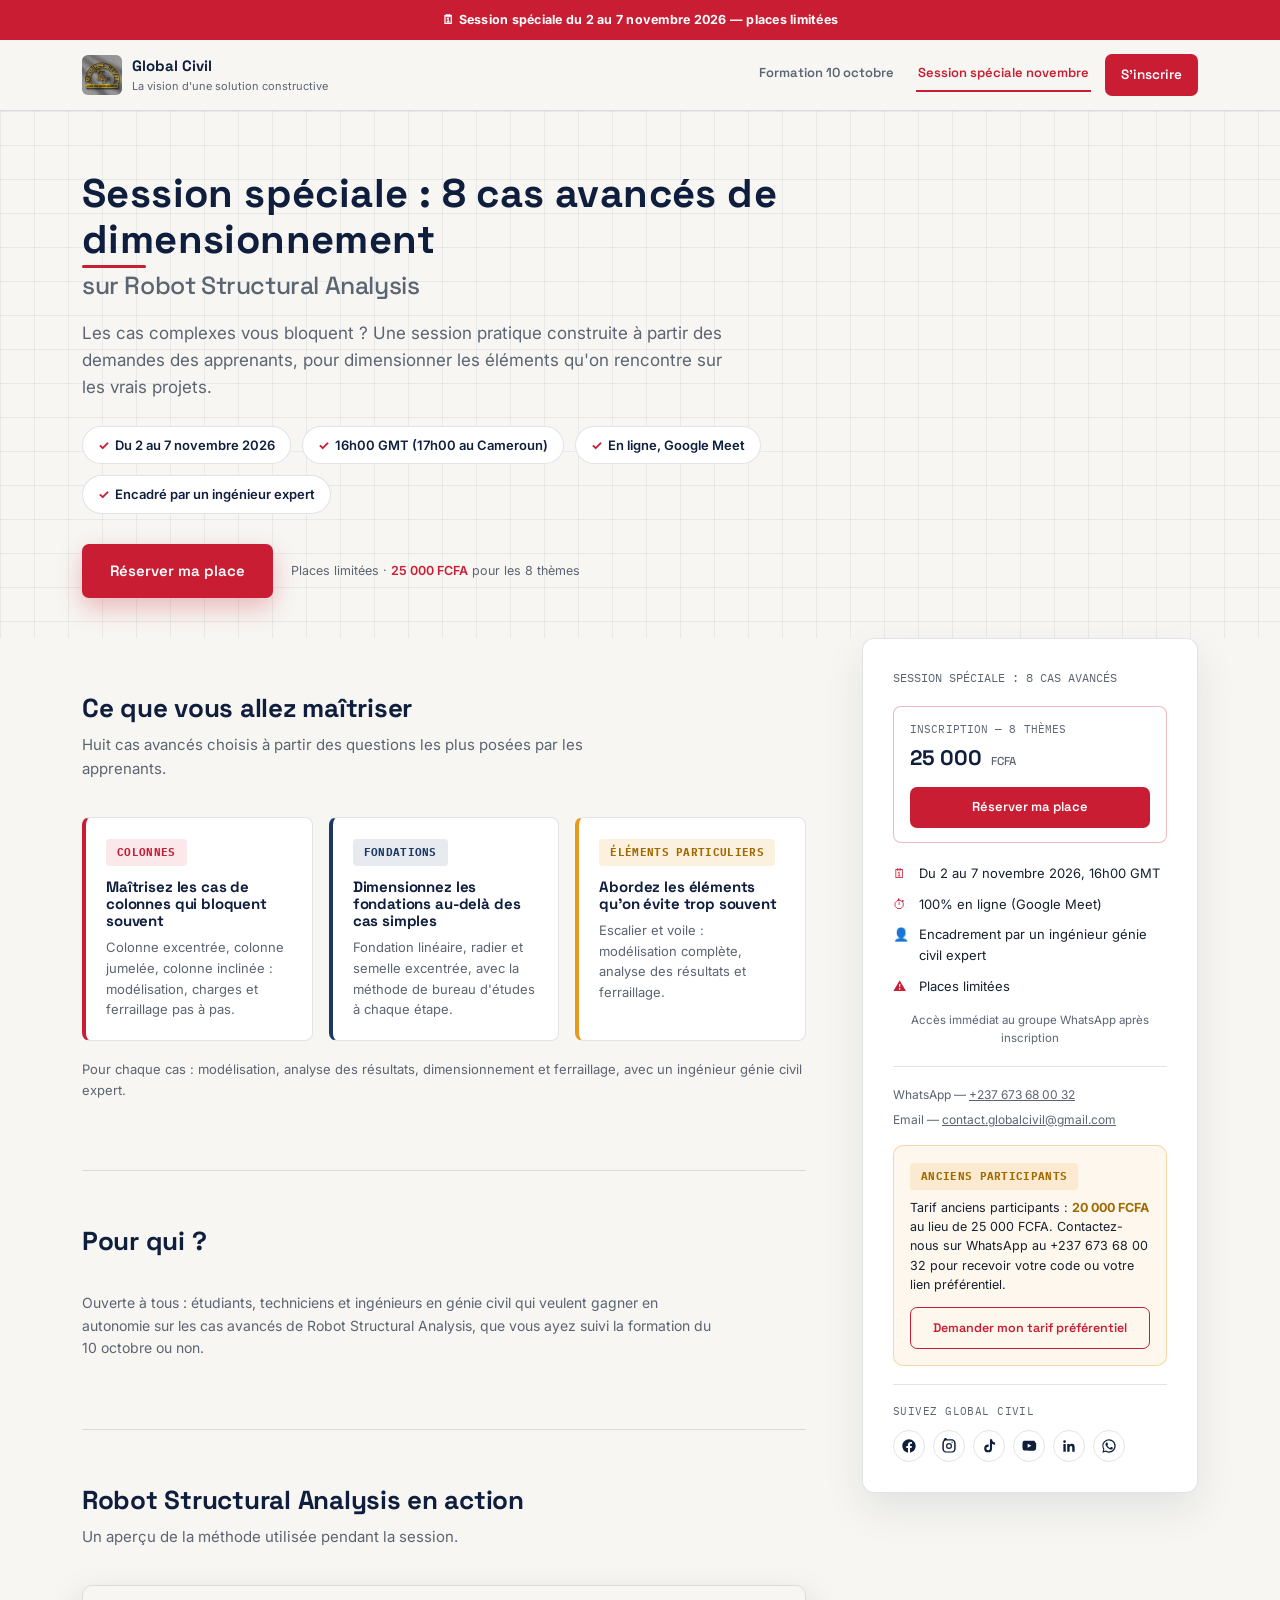
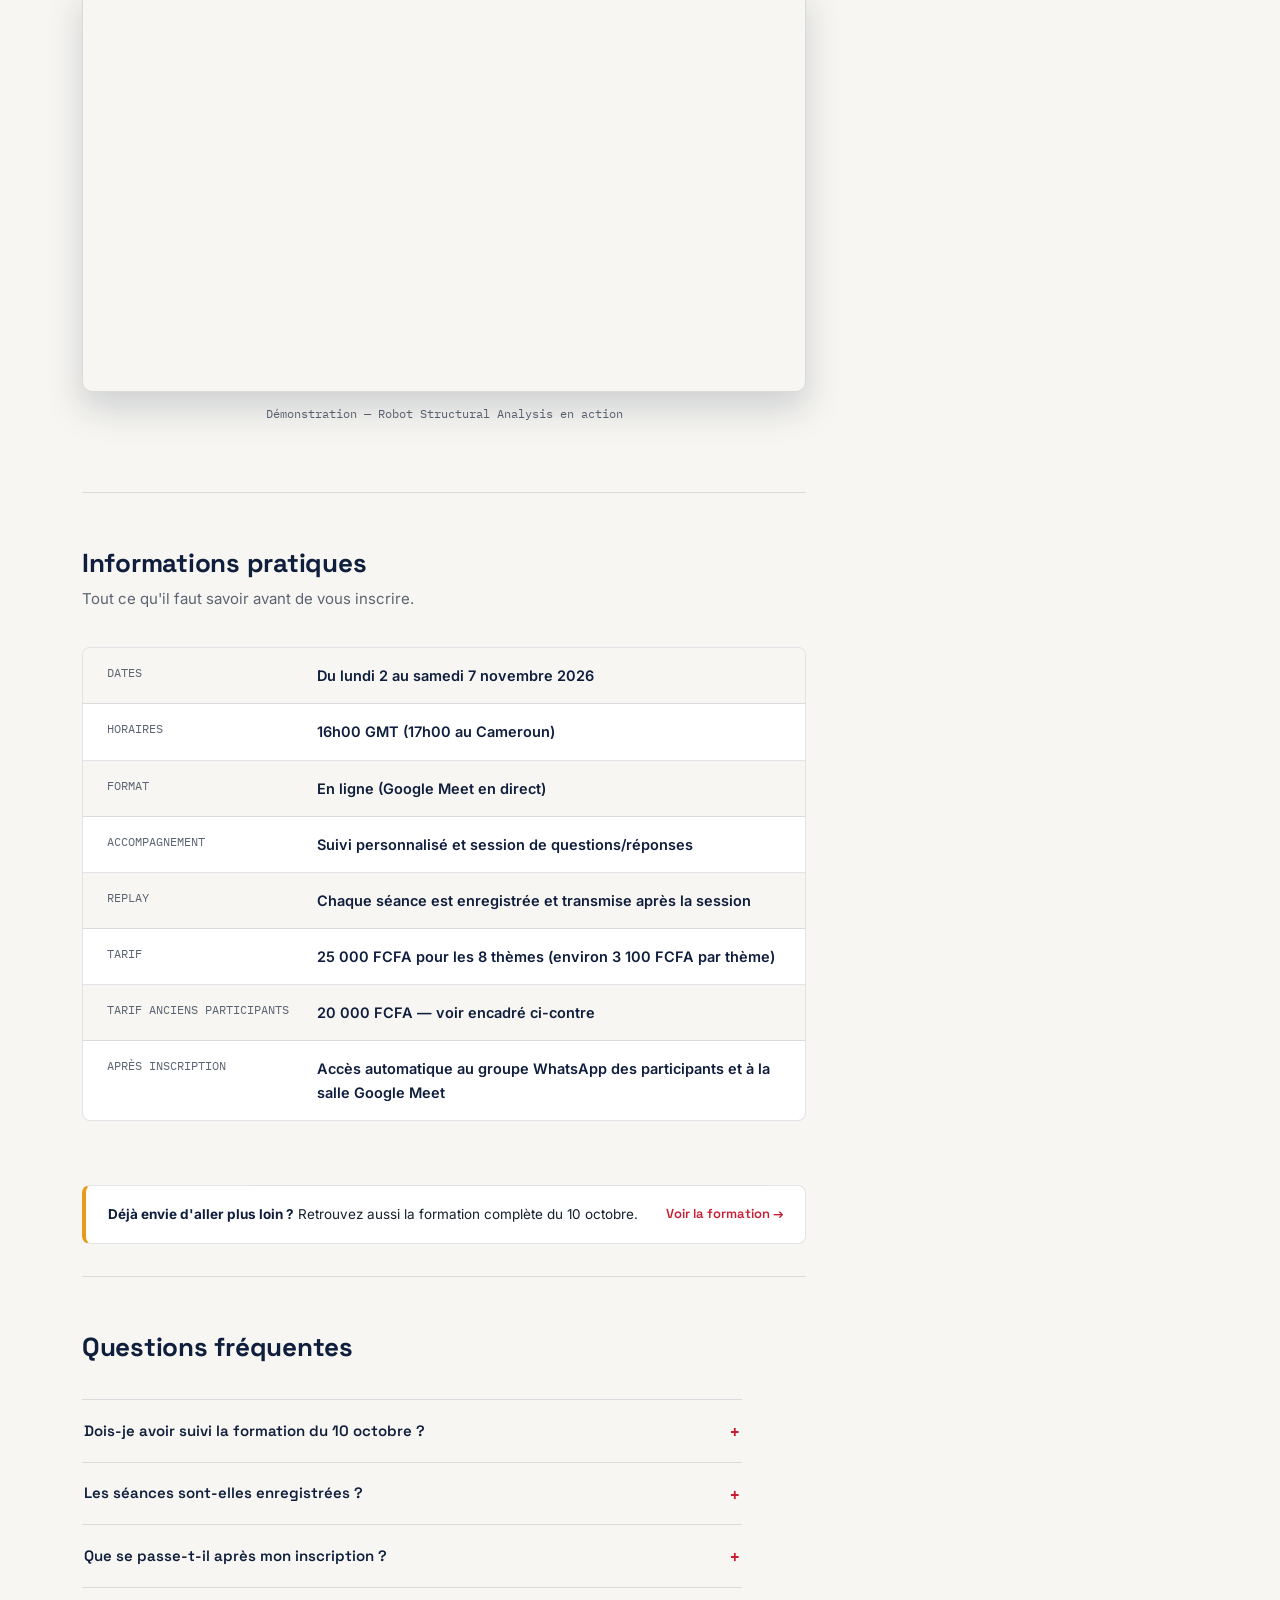
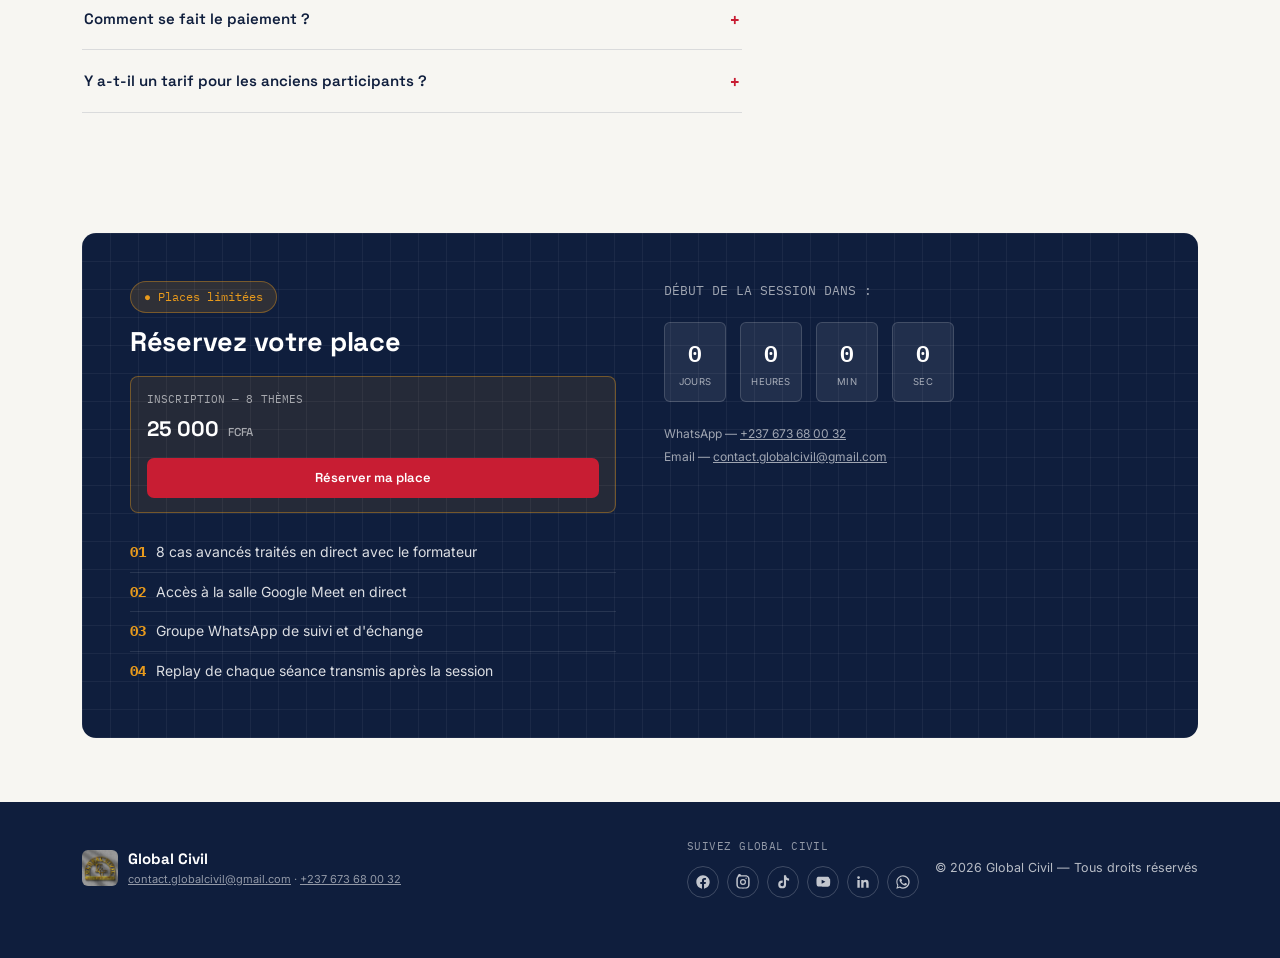
==== session-speciale.html @ 69beae6f "Add special session page + site navigation - New session-speciale.html: Session spéciale du 2 au 7 n" ====
<!DOCTYPE html>
<html lang="fr">
<head>
<meta charset="UTF-8">
<meta name="viewport" content="width=device-width, initial-scale=1.0">
<meta name="theme-color" content="#0F1E3D">

<title>Session spéciale Robot Structural Analysis : 8 cas avancés de dimensionnement | Global Civil</title>
<meta name="description" content="Du 2 au 7 novembre 2026, en ligne : colonnes excentrée, jumelée et inclinée, radier, fondation linéaire, escalier, voile et semelle excentrée. Session pratique avec un ingénieur génie civil expert. 25 000 FCFA.">
<meta name="robots" content="index, follow">
<link rel="canonical" href="https://globalcivil.com/session-speciale-novembre">
<!-- SEO: remplacez l'URL canonique ci-dessus par l'adresse réelle une fois la page mise en ligne -->

<!-- Open Graph / réseaux sociaux -->
<meta property="og:type" content="website">
<meta property="og:title" content="Session spéciale Robot Structural Analysis : 8 cas avancés de dimensionnement | Global Civil">
<meta property="og:description" content="Du 2 au 7 novembre 2026, en ligne : colonnes excentrée, jumelée et inclinée, radier, fondation linéaire, escalier, voile et semelle excentrée. Session pratique avec un ingénieur génie civil expert. 25 000 FCFA.">
<meta property="og:locale" content="fr_FR">
<!-- SEO: ajoutez ici og:image et og:url avec des liens absolus (https://...) une fois la page hébergée : les aperçus de partage n'acceptent pas les images encodées en base64 -->
<meta name="twitter:card" content="summary_large_image">

<link rel="icon" type="image/jpeg" href="public/logo-global-civil.jpg">

<script type="application/ld+json">
{
  "@context": "https://schema.org",
  "@type": "Course",
  "name": "Session spéciale : 8 cas avancés de dimensionnement",
  "description": "Session pratique en ligne sur Robot Structural Analysis : colonne excentrée, colonne jumelée, colonne inclinée, fondation linéaire, radier, semelle excentrée, escalier et voile.",
  "provider": {
    "@type": "Organization",
    "name": "Global Civil",
    "sameAs": "https://global-civil.mymaketou.shop",
    "email": "contact.globalcivil@gmail.com"
  },
  "hasCourseInstance": {
    "@type": "CourseInstance",
    "courseMode": "online",
    "startDate": "2026-11-02T16:00:00Z",
    "endDate": "2026-11-07",
    "location": {
      "@type": "VirtualLocation",
      "url": "https://globalcivilstore.com/prd_mc7c0bef/checkout"
    }
  },
  "offers": [
    {
      "@type": "Offer",
      "name": "Session spéciale — 8 thèmes",
      "price": "25000",
      "priceCurrency": "XAF",
      "url": "https://globalcivilstore.com/prd_mc7c0bef/checkout",
      "availability": "https://schema.org/LimitedAvailability"
    }
  ]
}
</script>

<link rel="preconnect" href="https://fonts.googleapis.com">
<link href="https://fonts.googleapis.com/css2?family=Space+Grotesk:wght@400;500;600;700&family=IBM+Plex+Mono:wght@500;600&family=Inter:wght@400;500;600;700&display=swap" rel="stylesheet">
<link rel="stylesheet" href="public/styles.css">
</head>
<body>

<div class="top-bar">🗓 Session spéciale du 2 au 7 novembre 2026 — places limitées</div>
<svg xmlns="http://www.w3.org/2000/svg" style="display:none">
  <symbol id="icon-facebook" viewBox="0 0 24 24"><path fill="currentColor" d="M22 12.06C22 6.5 17.52 2 12 2S2 6.5 2 12.06c0 5.02 3.66 9.18 8.44 9.94v-7.03H7.9v-2.91h2.54V9.85c0-2.51 1.49-3.9 3.77-3.9 1.09 0 2.24.2 2.24.2v2.47h-1.26c-1.24 0-1.63.78-1.63 1.57v1.88h2.78l-.44 2.91h-2.34V22c4.78-.76 8.44-4.92 8.44-9.94z"/></symbol>
  <symbol id="icon-instagram" viewBox="0 0 24 24"><path fill="currentColor" d="M12 2c2.72 0 3.06.01 4.12.06 1.06.05 1.79.22 2.43.47.66.26 1.21.6 1.76 1.15.5.5.9 1.1 1.15 1.76.25.64.42 1.37.47 2.43.05 1.06.06 1.4.06 4.12s-.01 3.06-.06 4.12c-.05 1.06-.22 1.79-.47 2.43a4.9 4.9 0 0 1-1.15 1.76 4.9 4.9 0 0 1-1.76 1.15c-.64.25-1.37.42-2.43.47-1.06.05-1.4.06-4.12.06s-3.06-.01-4.12-.06c-1.06-.05-1.79-.22-2.43-.47a4.9 4.9 0 0 1-1.76-1.15 4.9 4.9 0 0 1-1.15-1.76c-.25-.64-.42-1.37-.47-2.43C2.01 15.06 2 14.72 2 12s.01-3.06.06-4.12c.05-1.06.22-1.79.47-2.43.26-.66.6-1.21 1.15-1.76A4.9 4.9 0 0 1 5.44.53c.64-.25 1.37-.42 2.43-.47C8.94 2.01 9.28 2 12 2zm0 1.8c-2.67 0-2.99.01-4.04.06-.87.04-1.34.18-1.65.3-.42.16-.71.36-1.02.67-.31.31-.51.6-.67 1.02-.12.31-.26.78-.3 1.65C4.27 8.55 4.26 8.87 4.26 12s.01 3.45.06 4.5c.04.87.18 1.34.3 1.65.16.42.36.71.67 1.02.31.31.6.51 1.02.67.31.12.78.26 1.65.3 1.05.05 1.37.06 4.04.06s2.99-.01 4.04-.06c.87-.04 1.34-.18 1.65-.3.42-.16.71-.36 1.02-.67.31-.31.51-.6.67-1.02.12-.31.26-.78.3-1.65.05-1.05.06-1.37.06-4.5s-.01-3.45-.06-4.5c-.04-.87-.18-1.34-.3-1.65a2.7 2.7 0 0 0-.67-1.02 2.7 2.7 0 0 0-1.02-.67c-.31-.12-.78-.26-1.65-.3-1.05-.05-1.37-.06-4.04-.06zm0 3.7a4.5 4.5 0 1 1 0 9 4.5 4.5 0 0 1 0-9zm0 1.8a2.7 2.7 0 1 0 0 5.4 2.7 2.7 0 0 0 0-5.4zm4.68-1.99a1.05 1.05 0 1 1 0-2.1 1.05 1.05 0 0 1 0 2.1z"/></symbol>
  <symbol id="icon-tiktok" viewBox="0 0 24 24"><path fill="currentColor" d="M16.6 2h-3.2v13.7c0 1.5-1.2 2.7-2.7 2.7a2.7 2.7 0 0 1 0-5.4c.3 0 .58.04.85.13V9.8a5.9 5.9 0 0 0-.85-.06 5.9 5.9 0 0 0 0 11.8 5.9 5.9 0 0 0 5.9-5.9V8.7a8.1 8.1 0 0 0 4.55 1.4V6.9a4.85 4.85 0 0 1-4.55-4.9z"/></symbol>
  <symbol id="icon-youtube" viewBox="0 0 24 24"><path fill="currentColor" d="M21.58 7.2s-.21-1.5-.87-2.16c-.83-.87-1.76-.87-2.19-.92C15.44 4 12 4 12 4h-.01s-3.44 0-6.51.12c-.43.05-1.36.05-2.19.92-.66.66-.87 2.16-.87 2.16S2.2 8.94 2.2 10.68v1.63c0 1.74.22 3.48.22 3.48s.21 1.5.86 2.16c.83.87 1.92.84 2.4.93 1.75.17 7.32.22 7.32.22s3.44 0 6.52-.12c.43-.05 1.36-.05 2.19-.93.66-.66.87-2.16.87-2.16s.22-1.74.22-3.48v-1.63c0-1.74-.22-3.48-.22-3.48zM9.98 14.6V8.7l5.64 2.96-5.64 2.94z"/></symbol>
  <symbol id="icon-linkedin" viewBox="0 0 24 24"><path fill="currentColor" d="M20.45 20.45h-3.56v-5.57c0-1.33-.02-3.04-1.85-3.04-1.85 0-2.14 1.45-2.14 2.94v5.67H9.34V9h3.42v1.56h.05c.48-.9 1.64-1.85 3.38-1.85 3.6 0 4.27 2.37 4.27 5.46v6.28zM5.34 7.43a2.07 2.07 0 1 1 0-4.14 2.07 2.07 0 0 1 0 4.14zM7.12 20.45H3.56V9h3.56v11.45z"/></symbol>
  <symbol id="icon-whatsapp" viewBox="0 0 24 24"><path fill="currentColor" d="M17.5 14.4c-.28-.14-1.65-.81-1.9-.9-.26-.1-.44-.14-.63.14-.18.28-.72.9-.88 1.08-.16.18-.32.2-.6.07-.28-.14-1.17-.43-2.23-1.37-.83-.74-1.38-1.65-1.55-1.93-.16-.28-.02-.43.12-.57.13-.13.28-.32.42-.48.14-.16.18-.28.28-.46.1-.18.05-.35-.02-.49-.07-.14-.63-1.53-.87-2.09-.23-.55-.46-.48-.63-.49h-.54c-.18 0-.48.07-.73.35-.25.28-.96.94-.96 2.28s.98 2.65 1.12 2.83c.14.18 1.93 2.95 4.68 4.14.65.28 1.16.45 1.56.58.66.21 1.25.18 1.72.11.53-.08 1.65-.67 1.88-1.32.23-.64.23-1.19.16-1.31-.07-.11-.25-.18-.53-.32zM12.02 2C6.5 2 2.03 6.48 2.03 12c0 1.85.5 3.58 1.36 5.07L2 22l5.06-1.33A9.94 9.94 0 0 0 12.02 22C17.55 22 22 17.52 22 12S17.55 2 12.02 2zm0 18.1c-1.63 0-3.15-.47-4.43-1.28l-.32-.19-3 .79.8-2.93-.2-.3a8.1 8.1 0 0 1-1.24-4.29c0-4.52 3.68-8.19 8.2-8.19a8.14 8.14 0 0 1 8.18 8.19c0 4.52-3.68 8.2-8.19 8.2z"/></symbol>
</svg>

<header id="siteHeader">
  <div class="nav-inner">
    <div class="brand">
      <img src="public/logo-global-civil.jpg" alt="Logo Global Civil">
      <div class="brand-text">Global Civil<span>La vision d'une solution constructive</span></div>
    </div>
    <nav class="nav-links" aria-label="Pages">
      <a href="index.html" class="nav-link">Formation 10 octobre</a>
      <a href="session-speciale.html" class="nav-link active">Session spéciale novembre</a>
    </nav>
    <div class="nav-right">
      <button type="button" class="nav-toggle" id="navToggle" aria-expanded="false" aria-controls="navMobilePanel" aria-label="Ouvrir le menu">☰</button>
      <a href="#inscription" class="btn btn-nav">S'inscrire</a>
    </div>
  </div>
  <nav class="nav-mobile-panel" id="navMobilePanel" aria-label="Pages (mobile)">
    <a href="index.html">Formation 10 octobre</a>
    <a href="session-speciale.html" class="active">Session spéciale novembre</a>
  </nav>
</header>

<main>

<section class="hero grid-bg">
  <div class="wrap">
    <div class="hero-text">
      <h1><span class="h1-main">Session spéciale : 8 cas avancés de dimensionnement</span><span class="h1-sub">sur Robot Structural Analysis</span></h1>
      <p class="lead">Les cas complexes vous bloquent&nbsp;? Une session pratique construite à partir des demandes des apprenants, pour dimensionner les éléments qu'on rencontre sur les vrais projets.</p>
      <div class="meta-line">
        <span><b>✓</b> Du 2 au 7 novembre 2026</span>
        <span><b>✓</b> 16h00 GMT (17h00 au Cameroun)</span>
        <span><b>✓</b> En ligne, Google Meet</span>
        <span><b>✓</b> Encadré par un ingénieur expert</span>
      </div>
      <div class="hero-actions">
        <a href="https://globalcivilstore.com/prd_mc7c0bef/checkout" target="_blank" rel="noopener" class="btn">Réserver ma place</a>
        <span class="trust">Places limitées · <b>25 000 FCFA</b> pour les 8 thèmes</span>
      </div>
    </div>
  </div>
</section>

<div class="page-layout">
  <div class="main-col">

    <div class="m-section" style="border-top:none;">
      <div class="section-head">
        <h2>Ce que vous allez maîtriser</h2>
        <p>Huit cas avancés choisis à partir des questions les plus posées par les apprenants.</p>
      </div>
      <div class="value-grid">
        <div class="value-card">
          <span class="value-tag">Colonnes</span>
          <h3>Maîtrisez les cas de colonnes qui bloquent souvent</h3>
          <p>Colonne excentrée, colonne jumelée, colonne inclinée&nbsp;: modélisation, charges et ferraillage pas à pas.</p>
        </div>
        <div class="value-card v2">
          <span class="value-tag">Fondations</span>
          <h3>Dimensionnez les fondations au-delà des cas simples</h3>
          <p>Fondation linéaire, radier et semelle excentrée, avec la méthode de bureau d'études à chaque étape.</p>
        </div>
        <div class="value-card v3">
          <span class="value-tag">Éléments particuliers</span>
          <h3>Abordez les éléments qu'on évite trop souvent</h3>
          <p>Escalier et voile&nbsp;: modélisation complète, analyse des résultats et ferraillage.</p>
        </div>
      </div>
      <p class="value-note">Pour chaque cas&nbsp;: modélisation, analyse des résultats, dimensionnement et ferraillage, avec un ingénieur génie civil expert.</p>
    </div>

    <div class="m-section">
      <div class="section-head">
        <h2>Pour qui&nbsp;?</h2>
      </div>
      <p style="max-width:640px;color:var(--steel);font-size:14px;">Ouverte à tous&nbsp;: étudiants, techniciens et ingénieurs en génie civil qui veulent gagner en autonomie sur les cas avancés de Robot Structural Analysis, que vous ayez suivi la formation du 10 octobre ou non.</p>
    </div>

    <div class="m-section">
      <div class="section-head">
        <h2>Robot Structural Analysis en action</h2>
        <p>Un aperçu de la méthode utilisée pendant la session.</p>
      </div>
      <div class="video-embed">
        <iframe src="https://www.youtube-nocookie.com/embed/_bPtK1mCHOc?si=Ghao2D-8QTu6YnwT" title="Démonstration Robot Structural Analysis" loading="lazy" allow="accelerometer; autoplay; clipboard-write; encrypted-media; gyroscope; picture-in-picture; web-share" referrerpolicy="strict-origin-when-cross-origin" allowfullscreen></iframe>
      </div>
      <p class="video-caption">Démonstration — Robot Structural Analysis en action</p>
    </div>

    <div class="m-section" id="infos">
      <div class="section-head">
        <h2>Informations pratiques</h2>
        <p>Tout ce qu'il faut savoir avant de vous inscrire.</p>
      </div>
      <div class="spec-sheet">
        <div class="spec-row"><div class="k">DATES</div><div class="v">Du lundi 2 au samedi 7 novembre 2026</div></div>
        <div class="spec-row"><div class="k">HORAIRES</div><div class="v">16h00 GMT (17h00 au Cameroun)</div></div>
        <div class="spec-row"><div class="k">FORMAT</div><div class="v">En ligne (Google Meet en direct)</div></div>
        <div class="spec-row"><div class="k">ACCOMPAGNEMENT</div><div class="v">Suivi personnalisé et session de questions/réponses</div></div>
        <div class="spec-row"><div class="k">REPLAY</div><div class="v">Chaque séance est enregistrée et transmise après la session</div></div>
        <div class="spec-row"><div class="k">TARIF</div><div class="v">25 000 FCFA pour les 8 thèmes (environ 3 100 FCFA par thème)</div></div>
        <div class="spec-row"><div class="k">TARIF ANCIENS PARTICIPANTS</div><div class="v">20 000 FCFA — voir encadré ci-contre</div></div>
        <div class="spec-row"><div class="k">APRÈS INSCRIPTION</div><div class="v">Accès automatique au groupe WhatsApp des participants et à la salle Google Meet</div></div>
      </div>
    </div>

    <div class="cross-promo">
      <p><b>Déjà envie d'aller plus loin&nbsp;?</b> Retrouvez aussi la formation complète du 10 octobre.</p>
      <a href="index.html">Voir la formation →</a>
    </div>

    <div class="m-section">
      <div class="section-head">
        <h2>Questions fréquentes</h2>
      </div>
      <div class="faq-wrap" id="faq">
        <div class="faq-item">
          <div class="faq-q"><span>Dois-je avoir suivi la formation du 10 octobre&nbsp;?</span><span class="plus">+</span></div>
          <div class="faq-a">Non. La session est ouverte à tous. Une connaissance de base de Robot Structural Analysis est recommandée pour profiter pleinement des cas avancés.</div>
        </div>
        <div class="faq-item">
          <div class="faq-q"><span>Les séances sont-elles enregistrées&nbsp;?</span><span class="plus">+</span></div>
          <div class="faq-a">Oui. Chaque séance est enregistrée et le replay est transmis aux participants après la session.</div>
        </div>
        <div class="faq-item">
          <div class="faq-q"><span>Que se passe-t-il après mon inscription&nbsp;?</span><span class="plus">+</span></div>
          <div class="faq-a">Vous recevez automatiquement le lien d'accès au groupe WhatsApp des participants et à la salle Google Meet.</div>
        </div>
        <div class="faq-item">
          <div class="faq-q"><span>Comment se fait le paiement&nbsp;?</span><span class="plus">+</span></div>
          <div class="faq-a">Le paiement des 25 000 FCFA se fait en ligne via notre page de paiement sécurisée, avec confirmation immédiate.</div>
        </div>
        <div class="faq-item">
          <div class="faq-q"><span>Y a-t-il un tarif pour les anciens participants&nbsp;?</span><span class="plus">+</span></div>
          <div class="faq-a">Oui, 20 000 FCFA pour toute personne ayant déjà participé à l'une de nos sessions. Contactez-nous sur WhatsApp au +237 673 68 00 32 pour le recevoir.</div>
        </div>
      </div>
    </div>

  </div>

  <div class="side-col">
    <div class="order-card">
      <div class="oc-label">SESSION SPÉCIALE : 8 CAS AVANCÉS</div>
      <div class="price-tiers">
        <div class="price-tier total">
          <div class="pt-label">INSCRIPTION — 8 THÈMES</div>
          <div class="pt-amount">25 000 <span class="cur">FCFA</span></div>
          <a href="https://globalcivilstore.com/prd_mc7c0bef/checkout" target="_blank" rel="noopener" class="btn">Réserver ma place</a>
        </div>
      </div>
      <div class="oc-facts">
        <div class="oc-fact"><span class="ic">🗓</span><span>Du 2 au 7 novembre 2026, 16h00 GMT</span></div>
        <div class="oc-fact"><span class="ic">⏱</span><span>100% en ligne (Google Meet)</span></div>
        <div class="oc-fact"><span class="ic">👤</span><span>Encadrement par un ingénieur génie civil expert</span></div>
        <div class="oc-fact"><span class="ic">⚠</span><span>Places limitées</span></div>
      </div>
      <p class="oc-note">Accès immédiat au groupe WhatsApp après inscription</p>
      <div class="oc-contact">
        <span>WhatsApp — <a href="https://wa.me/237673680032" target="_blank" rel="noopener">+237 673 68 00 32</a></span>
        <span>Email — <a href="mailto:contact.globalcivil@gmail.com">contact.globalcivil@gmail.com</a></span>
      </div>

      <div class="alumni-box">
        <span class="value-tag tag-amber">Anciens participants</span>
        <p>Tarif anciens participants&nbsp;: <b>20 000 FCFA</b> au lieu de 25 000 FCFA. Contactez-nous sur WhatsApp au +237 673 68 00 32 pour recevoir votre code ou votre lien préférentiel.</p>
        <a class="btn btn-outline" href="https://wa.me/237673680032?text=Bonjour%2C%20j%27ai%20d%C3%A9j%C3%A0%20particip%C3%A9%20%C3%A0%20une%20session%20et%20je%20souhaite%20le%20tarif%20pr%C3%A9f%C3%A9rentiel%20pour%20la%20session%20sp%C3%A9ciale%20de%20novembre." target="_blank" rel="noopener">Demander mon tarif préférentiel</a>
      </div>

      <div style="margin-top:18px;padding-top:18px;border-top:1px solid var(--line);">
        <div class="social-label">SUIVEZ GLOBAL CIVIL</div>
        <div class="social-row">
          <a class="social-link" href="https://web.facebook.com/styve237" target="_blank" rel="noopener" aria-label="Facebook"><svg><use href="#icon-facebook"/></svg></a>
          <a class="social-link" href="https://instagram.com/globalcivil237" target="_blank" rel="noopener" aria-label="Instagram"><svg><use href="#icon-instagram"/></svg></a>
          <a class="social-link" href="https://www.tiktok.com/@civilglobal" target="_blank" rel="noopener" aria-label="TikTok"><svg><use href="#icon-tiktok"/></svg></a>
          <a class="social-link" href="https://www.youtube.com/channel/UCatvwegNAvErg5f3G7n8PNw" target="_blank" rel="noopener" aria-label="YouTube"><svg><use href="#icon-youtube"/></svg></a>
          <a class="social-link" href="https://www.linkedin.com/company/global-civil/" target="_blank" rel="noopener" aria-label="LinkedIn"><svg><use href="#icon-linkedin"/></svg></a>
          <a class="social-link" href="https://whatsapp.com/channel/0029Va90a45AjPXUIJsMi63X" target="_blank" rel="noopener" aria-label="Chaîne WhatsApp"><svg><use href="#icon-whatsapp"/></svg></a>
        </div>
      </div>
    </div>
  </div>
</div>

<section class="final-cta" id="inscription">
  <div class="wrap">
    <div class="pricing-panel">
      <div class="pricing-inner">
        <div>
          <span class="scarcity">● Places limitées</span>
          <h2>Réservez votre place</h2>
          <div class="price-tiers">
            <div class="price-tier total">
              <div class="pt-label">INSCRIPTION — 8 THÈMES</div>
              <div class="pt-amount">25 000 <span class="cur">FCFA</span></div>
              <a href="https://globalcivilstore.com/prd_mc7c0bef/checkout" target="_blank" rel="noopener" class="btn">Réserver ma place</a>
            </div>
          </div>
          <ul class="include-list">
            <li><b>01</b> 8 cas avancés traités en direct avec le formateur</li>
            <li><b>02</b> Accès à la salle Google Meet en direct</li>
            <li><b>03</b> Groupe WhatsApp de suivi et d'échange</li>
            <li><b>04</b> Replay de chaque séance transmis après la session</li>
          </ul>
        </div>
        <div>
          <div class="mono" style="font-size:13px;color:rgba(255,255,255,0.6);margin-bottom:10px;">DÉBUT DE LA SESSION DANS&nbsp;:</div>
          <div class="countdown" id="countdown" data-target="2026-11-02T16:00:00Z">
            <div class="cd-box"><div class="n" id="cd-days">–</div><div class="l">JOURS</div></div>
            <div class="cd-box"><div class="n" id="cd-hours">–</div><div class="l">HEURES</div></div>
            <div class="cd-box"><div class="n" id="cd-min">–</div><div class="l">MIN</div></div>
            <div class="cd-box"><div class="n" id="cd-sec">–</div><div class="l">SEC</div></div>
          </div>
          <div class="contact-line">
            <span>WhatsApp — <a href="https://wa.me/237673680032" target="_blank" rel="noopener">+237 673 68 00 32</a></span>
            <span>Email — <a href="mailto:contact.globalcivil@gmail.com">contact.globalcivil@gmail.com</a></span>
          </div>
        </div>
      </div>
    </div>
  </div>
</section>

</main>

<footer>
  <div class="wrap footer-inner">
    <div class="brand">
      <img src="public/logo-global-civil.jpg" alt="Logo Global Civil" style="width:36px;height:36px;border-radius:6px;object-fit:cover;">
      <div class="brand-text">Global Civil<span><a href="mailto:contact.globalcivil@gmail.com">contact.globalcivil@gmail.com</a> · <a href="https://wa.me/237673680032" target="_blank" rel="noopener">+237 673 68 00 32</a></span></div>
    </div>
    <div>
      <div class="social-label">SUIVEZ GLOBAL CIVIL</div>
      <div class="social-row">
        <a class="social-link" href="https://web.facebook.com/styve237" target="_blank" rel="noopener" aria-label="Facebook"><svg><use href="#icon-facebook"/></svg></a>
        <a class="social-link" href="https://instagram.com/globalcivil237" target="_blank" rel="noopener" aria-label="Instagram"><svg><use href="#icon-instagram"/></svg></a>
        <a class="social-link" href="https://www.tiktok.com/@civilglobal" target="_blank" rel="noopener" aria-label="TikTok"><svg><use href="#icon-tiktok"/></svg></a>
        <a class="social-link" href="https://www.youtube.com/channel/UCatvwegNAvErg5f3G7n8PNw" target="_blank" rel="noopener" aria-label="YouTube"><svg><use href="#icon-youtube"/></svg></a>
        <a class="social-link" href="https://www.linkedin.com/company/global-civil/" target="_blank" rel="noopener" aria-label="LinkedIn"><svg><use href="#icon-linkedin"/></svg></a>
        <a class="social-link" href="https://whatsapp.com/channel/0029Va90a45AjPXUIJsMi63X" target="_blank" rel="noopener" aria-label="Chaîne WhatsApp"><svg><use href="#icon-whatsapp"/></svg></a>
      </div>
    </div>
    <div>© 2026 Global Civil — Tous droits réservés</div>
  </div>
</footer>

<div class="sticky-cta">
  <div class="price-tag">25 000 FCFA</div>
  <a href="https://globalcivilstore.com/prd_mc7c0bef/checkout" target="_blank" rel="noopener" class="btn">Réserver</a>
</div>

<script src="public/site.js" defer></script>

</body>
</html>
---- public/styles.css ----
:root{
  --navy:#0F1E3D;
  --blueprint:#1B3A63;
  --crimson:#C81D33;
  --crimson-dark:#A5162A;
  --amber:#E89A1C;
  --paper:#F7F6F2;
  --card:#FFFFFF;
  --steel:#5B6472;
  --ink:#14202E;
  --line: rgba(15,30,61,0.12);
  --grid: rgba(27,58,99,0.07);
}
*{box-sizing:border-box;}
html{scroll-behavior:smooth;}
body{
  margin:0;
  background:var(--paper);
  color:var(--ink);
  font-family:'Inter', sans-serif;
  font-size:16px;
  line-height:1.6;
  -webkit-font-smoothing:antialiased;
  padding-bottom:78px;
}
@media (min-width:761px){ body{ padding-bottom:0; } }
img{max-width:100%;display:block;}
h1,h2,h3{
  font-family:'Space Grotesk', sans-serif;
  color:var(--navy);
  margin:0;
  line-height:1.14;
  letter-spacing:-0.01em;
}
.mono{ font-family:'IBM Plex Mono', monospace; }
a{color:inherit;}
.wrap{ max-width:1180px; margin:0 auto; padding:0 20px; }
@media (min-width:641px){ .wrap{padding:0 32px;} }

.grid-bg{
  background-image:
    linear-gradient(var(--grid) 1px, transparent 1px),
    linear-gradient(90deg, var(--grid) 1px, transparent 1px);
  background-size: 34px 34px;
}

/* ---------- BUTTON ---------- */
.btn{
  display:inline-flex; align-items:center; justify-content:center; gap:8px;
  padding:14px 24px;
  background:var(--crimson);
  color:#fff;
  font-family:'Space Grotesk'; font-weight:600; font-size:14.5px;
  border:none; border-radius:7px;
  cursor:pointer; text-decoration:none;
  transition:transform .15s ease, box-shadow .15s ease, background .15s ease;
  box-shadow:0 10px 24px rgba(200,29,51,0.28);
}
@media (min-width:641px){ .btn{ padding:15px 28px; font-size:15px; } }
.btn:hover{ background:var(--crimson-dark); transform:translateY(-2px); box-shadow:0 14px 28px rgba(200,29,51,0.34);}
.btn:active{ transform:translateY(0); }
.btn-nav{ padding:10px 16px; font-size:13.5px; box-shadow:none; }
.btn-nav:hover{ box-shadow:0 8px 18px rgba(200,29,51,0.28); }
.btn-outline{
  background:transparent; color:var(--crimson); border:1.5px solid var(--crimson);
  box-shadow:none;
}
.btn-outline:hover{
  background:rgba(200,29,51,0.08); color:var(--crimson-dark); border-color:var(--crimson-dark);
  transform:translateY(-2px); box-shadow:none;
}

/* ---------- NAV ---------- */
header{
  position:sticky; top:0; z-index:50;
  background:rgba(247,246,242,0.92);
  backdrop-filter:blur(6px);
  border-bottom:1px solid var(--line);
  transition:box-shadow .25s ease;
}
header.scrolled{ box-shadow:0 6px 18px rgba(15,30,61,0.08); }
.nav-inner{
  display:flex; align-items:center; gap:14px;
  padding:12px 20px; max-width:1180px; margin:0 auto;
}
@media (min-width:641px){ .nav-inner{ padding:14px 32px; } }
.brand{ display:flex; align-items:center; gap:10px; margin-right:auto; }
.brand img{ width:36px; height:36px; border-radius:6px; object-fit:cover; }
@media (min-width:641px){ .brand img{ width:40px; height:40px; } }
.brand-text{ font-family:'Space Grotesk'; font-weight:700; font-size:14px; color:var(--navy); }
.brand-text span{ display:none; font-family:'Inter'; font-weight:400; font-size:11px; color:var(--steel); }
@media (min-width:520px){ .brand-text span{ display:block; } }
@media (min-width:641px){ .brand-text{ font-size:15px; } }

.nav-links{ display:none; align-items:center; gap:20px; }
@media (min-width:761px){ .nav-links{ display:flex; } }
.nav-link{
  font-family:'Space Grotesk'; font-weight:600; font-size:13px; color:var(--steel);
  text-decoration:none; padding:6px 2px; border-bottom:2px solid transparent; white-space:nowrap;
  transition:color .15s ease, border-color .15s ease;
}
.nav-link:hover{ color:var(--navy); }
.nav-link.active{ color:var(--crimson); border-bottom-color:var(--crimson); }

.nav-right{ display:flex; align-items:center; gap:10px; }

.nav-toggle{
  display:flex; align-items:center; justify-content:center;
  width:36px; height:36px; border-radius:7px; border:1px solid var(--line); background:#fff;
  color:var(--navy); font-size:16px; line-height:1; cursor:pointer; flex-shrink:0; padding:0;
}
@media (min-width:761px){ .nav-toggle{ display:none; } }

.nav-mobile-panel{
  display:none; flex-direction:column; gap:2px;
  border-top:1px solid var(--line); background:#fff;
  padding:8px 20px 14px; max-width:1180px; margin:0 auto;
}
.nav-mobile-panel.open{ display:flex; }
@media (min-width:761px){ .nav-mobile-panel{ display:none !important; } }
.nav-mobile-panel a{
  padding:11px 10px; border-radius:7px; font-family:'Space Grotesk'; font-weight:600; font-size:14px;
  color:var(--navy); text-decoration:none;
}
.nav-mobile-panel a.active{ background:rgba(200,29,51,0.08); color:var(--crimson); }

/* ---------- TOP BAR ---------- */
.top-bar{
  background:var(--crimson); color:#fff; text-align:center;
  padding:9px 14px; font-size:11.5px; font-weight:700;
  letter-spacing:0.02em;
}
@media (min-width:641px){ .top-bar{ padding:10px 16px; font-size:12.5px; } }

/* ---------- HERO (full width, text only) ---------- */
.hero{ padding:32px 0 24px; }
@media (min-width:641px){ .hero{ padding:60px 0 40px; } }
.hero-text{ max-width:760px; }
.hero h1{ font-size:25px; display:flex; flex-direction:column; gap:0; }
@media (min-width:481px){ .hero h1{ font-size:29px; } }
@media (min-width:641px){ .hero h1{ font-size:40px; } }

.h1-main{
  position:relative; display:inline-block;
  opacity:0; transform:translateY(30px) scale(0.96); letter-spacing:0.06em;
  animation:titleSlowIn 1.4s cubic-bezier(0.16,1,0.3,1) forwards;
}
.h1-main::after{
  content:""; position:absolute; left:0; bottom:-6px; height:3px; width:0;
  background:var(--crimson); border-radius:2px;
  animation:heroDrawLine 0.6s ease-out 1.05s forwards;
}
@keyframes titleSlowIn{
  0%{ opacity:0; transform:translateY(30px) scale(0.96); letter-spacing:0.06em; }
  100%{ opacity:1; transform:translateY(0) scale(1); letter-spacing:0.01em; }
}
@keyframes heroDrawLine{ to{ width:64px; } }

.h1-sub{
  font-size:0.62em; font-weight:500; color:var(--steel); margin-top:10px;
  opacity:0; transform:translateY(16px);
  animation:heroFadeUp 0.9s ease-out 1.2s forwards;
}
@keyframes heroFadeUp{ to{ opacity:1; transform:translateY(0); } }

@media (prefers-reduced-motion: reduce){
  .h1-main, .h1-sub{ animation:none; opacity:1; transform:none; letter-spacing:normal; }
  .h1-main::after{ animation:none; width:64px; }
}

.hero p.lead{ margin:16px 0 0; font-size:14.5px; color:var(--steel); max-width:640px; }
@media (min-width:641px){ .hero p.lead{ margin:20px 0 0; font-size:17px; } }
.meta-line{
  display:flex; flex-wrap:wrap; gap:9px; margin-top:18px;
}
.meta-line span{
  display:flex; align-items:center; gap:6px;
  background:#fff; border:1px solid var(--line); border-radius:20px;
  padding:7px 13px; font-size:12px; font-weight:600; color:var(--navy);
}
.meta-line span b{ color:var(--crimson); font-weight:700; }
@media (min-width:641px){
  .meta-line{ gap:11px; margin-top:24px; }
  .meta-line span{ font-size:13px; padding:8px 15px; }
}
.hero-actions{ margin-top:22px; display:flex; flex-direction:column; align-items:stretch; gap:12px; }
.hero-actions .btn{ width:100%; }
@media (min-width:481px){
  .hero-actions{ flex-direction:row; align-items:center; gap:18px; }
  .hero-actions .btn{ width:auto; }
}
@media (min-width:641px){ .hero-actions{ margin-top:30px; } }
.hero-actions .trust{ font-size:12.5px; color:var(--steel); }
.hero-actions .trust b{ color:var(--crimson); font-weight:600; }

/* ---------- PAGE LAYOUT (main + purchase sidebar) ---------- */
.page-layout{
  max-width:1180px; margin:0 auto; padding:0 20px;
  display:grid; grid-template-columns:1fr; gap:8px;
  align-items:start;
}
@media (min-width:961px){
  .page-layout{ grid-template-columns:1fr 336px; gap:56px; padding:0 32px; }
}
.main-col{ min-width:0; }
.side-col{ position:static; margin:0 0 8px; order:-1; }
@media (min-width:961px){ .side-col{ position:sticky; top:92px; margin:0; order:0; } }

/* ---------- ORDER CARD ---------- */
.order-card{
  background:var(--card); border:1px solid var(--line); border-radius:12px;
  padding:20px; box-shadow:0 16px 40px rgba(15,30,61,0.09);
}
@media (min-width:641px){ .order-card{ padding:26px; } }
@media (min-width:961px){ .order-card{ padding:30px; } }
.order-card .oc-label{ font-family:'IBM Plex Mono'; font-size:11.5px; color:var(--steel); }
.oc-facts{ margin:20px 0 0; display:flex; flex-direction:column; gap:10px; }
.oc-fact{ display:flex; gap:10px; align-items:flex-start; font-size:13px; color:var(--ink); }
.oc-fact .ic{ color:var(--crimson); flex-shrink:0; width:16px; }
.oc-note{ margin-top:14px; font-size:11.5px; color:var(--steel); text-align:center; }
.oc-contact{
  margin-top:18px; padding-top:18px; border-top:1px solid var(--line);
  font-size:12px; color:var(--steel); display:flex; flex-direction:column; gap:6px;
}

/* ---------- ALUMNI / PREFERENTIAL RATE BOX ---------- */
.alumni-box{
  margin-top:16px; padding:16px; border-radius:10px;
  background:rgba(232,154,28,0.08); border:1px solid rgba(232,154,28,0.35);
}
.alumni-box .value-tag{ margin-bottom:8px; }
.alumni-box p{ margin:0; font-size:12.5px; color:var(--ink); line-height:1.55; }
.alumni-box p b{ color:#a06a00; }
.alumni-box .btn{ margin-top:12px; width:100%; padding:10px; font-size:12.5px; }

/* ---------- CROSS-PROMO (discreet link to the other page) ---------- */
.cross-promo{
  display:flex; flex-direction:column; gap:10px;
  background:#fff; border:1px solid var(--line); border-left:4px solid var(--amber);
  border-radius:8px; padding:16px 18px; margin:8px 0 32px;
}
@media (min-width:641px){
  .cross-promo{ flex-direction:row; align-items:center; justify-content:space-between; gap:18px; padding:18px 22px; }
}
.cross-promo p{ margin:0; font-size:13.5px; color:var(--ink); }
.cross-promo p b{ color:var(--navy); }
.cross-promo a{ font-family:'Space Grotesk'; font-weight:600; font-size:13px; color:var(--crimson); text-decoration:none; white-space:nowrap; }
.cross-promo a:hover{ text-decoration:underline; }

/* ---------- SOCIAL LINKS ---------- */
.social-label{ font-family:'IBM Plex Mono'; font-size:11px; letter-spacing:0.04em; color:var(--steel); margin-bottom:10px; }
.social-row{ display:flex; flex-wrap:wrap; gap:8px; }
.social-link{
  width:32px; height:32px; border-radius:50%; border:1px solid var(--line);
  display:flex; align-items:center; justify-content:center; color:var(--navy);
  text-decoration:none; transition:background .15s ease, color .15s ease, border-color .15s ease, transform .15s ease;
}
.social-link svg{ width:16px; height:16px; }
.social-link:hover{ background:var(--navy); border-color:var(--navy); color:#fff; transform:translateY(-2px); }
footer .social-link{ border-color:rgba(255,255,255,0.2); color:rgba(255,255,255,0.75); }
footer .social-link:hover{ background:var(--crimson); border-color:var(--crimson); color:#fff; }
footer .social-label{ color:rgba(255,255,255,0.55); }

/* ---------- TWO-TIER PRICING (used in sidebar and final CTA) ---------- */
.price-tiers{ margin-top:18px; display:flex; flex-direction:column; gap:12px; }
.price-tier{ border:1px solid var(--line); border-radius:8px; padding:14px 16px; background:var(--paper); }
.price-tier.total{ background:#fff; border-color:rgba(200,29,51,0.3); }
.pt-label{ font-family:'IBM Plex Mono'; font-size:10.5px; color:var(--steel); letter-spacing:0.01em; }
.pt-amount{ font-family:'Space Grotesk'; font-weight:700; font-size:21px; color:var(--navy); margin-top:4px; }
.pt-amount .cur{ font-size:11.5px; color:var(--steel); font-weight:500; margin-left:4px; }
.price-tier .btn{ width:100%; margin-top:12px; padding:10px; font-size:13px; box-shadow:none; }
.price-tier .btn:hover{ box-shadow:none; }
.pricing-panel .price-tier{ background:rgba(255,255,255,0.05); border-color:rgba(255,255,255,0.16); }
.pricing-panel .price-tier.total{ background:rgba(232,154,28,0.1); border-color:rgba(232,154,28,0.4); }
.pricing-panel .pt-label{ color:rgba(255,255,255,0.6); }
.pricing-panel .pt-amount{ color:#fff; }
.pricing-panel .pt-amount .cur{ color:rgba(255,255,255,0.6); }

/* ---------- HERO VIDEO (restored frame, 9:16 vertical) ---------- */
.video-frame{ margin-top:24px; }
@media (min-width:641px){ .video-frame{ margin-top:32px; } }
.viewport{ position:relative; width:100%; aspect-ratio:16/9; }
.viewport .ring{
  position:absolute; inset:0; border-radius:10px; overflow:hidden;
  box-shadow:0 20px 45px rgba(15,30,61,0.26);
}
.viewport .ring video{ width:100%; height:100%; object-fit:cover; }
.corner{ position:absolute; width:24px; height:24px; border-color:var(--crimson); border-style:solid; border-width:0; }
.corner.tl{ top:-8px; left:-8px; border-top-width:3px; border-left-width:3px; }
.corner.br{ bottom:-8px; right:-8px; border-bottom-width:3px; border-right-width:3px; }
.viewport-caption{ text-align:center; margin-top:14px; font-size:12px; color:var(--steel); font-family:'IBM Plex Mono', monospace; }

/* ---------- SECTION GENERIC ---------- */
.m-section{ padding:36px 0; border-top:1px solid var(--line); }
@media (min-width:641px){ .m-section{ padding:56px 0; } }
.m-section:first-child{ border-top:none; }
.section-head{ max-width:560px; margin-bottom:24px; }
@media (min-width:641px){ .section-head{ margin-bottom:36px; } }
.section-head h2{ font-size:21px; }
@media (min-width:641px){ .section-head h2{ font-size:26px; } }
.section-head p{ color:var(--steel); margin-top:9px; font-size:14px; }
@media (min-width:641px){ .section-head p{ font-size:15px; } }

.value-grid{ display:grid; grid-template-columns:1fr; gap:14px; }
@media (min-width:701px){ .value-grid{ grid-template-columns:repeat(3,1fr); gap:16px; } }
.value-card{
  background:#fff; border:1px solid var(--line); border-left:4px solid var(--crimson);
  border-radius:8px; padding:20px;
}
.value-card.v2{ border-left-color:var(--blueprint); }
.value-card.v3{ border-left-color:var(--amber); }
.value-tag{
  display:inline-block; font-family:'IBM Plex Mono'; font-size:10.5px; font-weight:700;
  text-transform:uppercase; letter-spacing:0.03em; padding:5px 11px; border-radius:4px;
  margin-bottom:12px; background:rgba(200,29,51,0.1); color:var(--crimson);
}
.value-card.v2 .value-tag{ background:rgba(27,58,99,0.1); color:var(--blueprint); }
.value-card.v3 .value-tag{ background:rgba(232,154,28,0.14); color:#a06a00; }
.value-tag.tag-amber{ background:rgba(232,154,28,0.14); color:#a06a00; }
.value-card h3{ font-size:15px; font-weight:700; color:var(--navy); font-family:'Space Grotesk'; }
.value-card p{ margin:8px 0 0; font-size:13px; color:var(--steel); }
.value-note{ margin-top:18px; font-size:13px; color:var(--steel); }

/* ---------- PROGRAMME ---------- */
.prog-layout{ display:grid; grid-template-columns:1fr; gap:26px; align-items:start; }
@media (min-width:701px){ .prog-layout{ grid-template-columns:1fr 1fr; gap:40px; } }
.prog-item{ display:grid; grid-template-columns:32px 1fr; gap:14px; padding:16px 0; border-top:1px solid var(--line); }
@media (min-width:641px){ .prog-item{ grid-template-columns:38px 1fr; gap:16px; padding:18px 0; } }
.prog-item:last-child{ border-bottom:1px solid var(--line); }
.prog-num{ font-family:'Space Grotesk'; font-weight:700; font-size:16px; color:var(--crimson); }
@media (min-width:641px){ .prog-num{ font-size:18px; } }
.prog-item h3{ font-size:14.5px; font-weight:600; color:var(--navy); font-family:'Inter'; }
@media (min-width:641px){ .prog-item h3{ font-size:15.5px; } }
.prog-item p{ margin:5px 0 0; font-size:13.5px; color:var(--steel); }

.media-zone{
  border:1.5px dashed rgba(27,58,99,0.3); border-radius:10px;
  background:repeating-linear-gradient(135deg, rgba(27,58,99,0.03) 0 12px, transparent 12px 24px);
  padding:20px; display:flex; flex-direction:column; align-items:center; justify-content:center;
  text-align:center; gap:9px; min-height:190px;
}
@media (min-width:641px){ .media-zone{ padding:26px; min-height:220px; } }
.media-zone .icon{ width:38px; height:38px; border-radius:50%; background:var(--navy); color:#fff; display:flex; align-items:center; justify-content:center; font-size:15px; }
.media-zone .title{ font-family:'Space Grotesk'; font-weight:600; font-size:13.5px; color:var(--navy); }
.media-zone .desc{ font-size:12px; color:var(--steel); max-width:270px; }

.video-embed{ position:relative; width:100%; aspect-ratio:16/9; border-radius:10px; overflow:hidden; box-shadow:0 16px 36px rgba(15,30,61,0.18); border:1px solid var(--line); }
.video-embed iframe{ position:absolute; inset:0; width:100%; height:100%; border:none; }
.video-caption{ margin-top:12px; font-size:12px; color:var(--steel); text-align:center; font-family:'IBM Plex Mono', monospace; }

/* ---------- FORMATEUR ---------- */
.instructor{ display:grid; grid-template-columns:1fr; gap:22px; align-items:center; }
@media (min-width:641px){ .instructor{ grid-template-columns:190px 1fr; gap:36px; } }
.instructor-photo{ max-width:180px; margin:0 auto; border-radius:50%; aspect-ratio:1/1; overflow:hidden; box-shadow:0 12px 28px rgba(15,30,61,0.18); }
.instructor-photo img{ width:100%; height:100%; object-fit:cover; }
@media (min-width:641px){ .instructor-photo{ max-width:none; margin:0; } }
.instructor-content h3{ font-size:17px; text-align:center; }
@media (min-width:641px){ .instructor-content h3{ font-size:19px; text-align:left; } }
.instructor-content p{ color:var(--steel); margin-top:12px; font-size:13.5px; }
@media (min-width:641px){ .instructor-content p{ font-size:14.5px; } }
.badge-row{ display:flex; gap:8px; flex-wrap:wrap; margin-top:14px; justify-content:center; }
@media (min-width:641px){ .badge-row{ justify-content:flex-start; } }
.badge{ font-size:11.5px; font-family:'IBM Plex Mono',monospace; color:var(--navy); border:1px solid var(--line); border-radius:20px; padding:6px 12px; background:var(--card); }

/* ---------- INFOS (spec sheet) ---------- */
.spec-sheet{ border:1px solid var(--line); border-radius:8px; overflow:hidden; background:var(--card); }
.spec-row{ display:grid; grid-template-columns:1fr; gap:3px; padding:14px 16px; border-bottom:1px solid var(--line); }
@media (min-width:561px){ .spec-row{ grid-template-columns:190px 1fr; gap:20px; padding:16px 24px; } }
.spec-row:last-child{ border-bottom:none; }
.spec-row:nth-child(odd){ background:var(--paper); }
.spec-row .k{ font-family:'IBM Plex Mono', monospace; font-size:11.5px; color:var(--steel); }
.spec-row .v{ font-weight:600; color:var(--navy); font-size:14px; }
@media (min-width:641px){ .spec-row .v{ font-size:14.5px; } }

.scope-table{ display:grid; grid-template-columns:1fr; gap:12px; margin-top:14px; }
@media (min-width:641px){ .scope-table{ grid-template-columns:1fr 1fr; gap:16px; } }
.scope-col{ border:1px solid var(--line); border-radius:8px; overflow:hidden; background:#fff; }
.scope-head{ padding:12px 16px; font-family:'Space Grotesk'; font-weight:600; font-size:13px; }
.scope-yes .scope-head{ background:rgba(16,150,90,0.1); color:#0d7a4a; }
.scope-no .scope-head{ background:var(--paper); color:var(--steel); }
.scope-item{ padding:10px 16px; font-size:13px; color:var(--ink); border-top:1px solid var(--line); }
.scope-no .scope-item{ color:var(--steel); }

/* ---------- FAQ ---------- */
.faq-wrap{ max-width:660px; }
.faq-item{ border-top:1px solid var(--line); }
.faq-item:last-child{ border-bottom:1px solid var(--line); }
.faq-q{ display:flex; justify-content:space-between; align-items:center; padding:16px 2px; cursor:pointer; font-family:'Space Grotesk'; font-weight:600; font-size:14px; color:var(--navy); gap:12px; }
@media (min-width:641px){ .faq-q{ padding:18px 2px; font-size:15px; } }
.faq-q .plus{ font-family:'IBM Plex Mono'; font-size:16px; color:var(--crimson); transition:transform .2s ease; flex-shrink:0; }
.faq-item.open .plus{ transform:rotate(45deg); }
.faq-a{ max-height:0; overflow:hidden; transition:max-height .25s ease; font-size:13.5px; color:var(--steel); padding:0 2px; }
@media (min-width:641px){ .faq-a{ font-size:14px; } }
.faq-item.open .faq-a{ padding-bottom:16px; }

/* ---------- FINAL CTA PANEL ---------- */
.final-cta{ padding:40px 0; }
@media (min-width:641px){ .final-cta{ padding:64px 0; } }
.pricing-panel{ background:var(--navy); color:#fff; border-radius:12px; padding:24px; position:relative; overflow:hidden; }
@media (min-width:641px){ .pricing-panel{ border-radius:14px; padding:48px; } }
.pricing-panel::before{
  content:""; position:absolute; inset:0;
  background-image:linear-gradient(rgba(255,255,255,0.05) 1px, transparent 1px), linear-gradient(90deg, rgba(255,255,255,0.05) 1px, transparent 1px);
  background-size:28px 28px; pointer-events:none;
}
.pricing-inner{ position:relative; display:grid; grid-template-columns:1fr; gap:28px; }
@media (min-width:861px){ .pricing-inner{ grid-template-columns:1fr 1fr; gap:48px; } }
.pricing-panel h2{ color:#fff; font-size:21px; }
@media (min-width:641px){ .pricing-panel h2{ font-size:27px; } }
.include-list{ list-style:none; padding:0; margin:20px 0 0; }
.include-list li{ display:flex; gap:10px; align-items:flex-start; font-size:13px; color:rgba(255,255,255,0.85); padding:8px 0; border-top:1px solid rgba(255,255,255,0.1); }
@media (min-width:641px){ .include-list li{ font-size:14px; } }
.include-list li:first-child{ border-top:none; }
.include-list li b{ color:var(--amber); font-family:'IBM Plex Mono'; }
.countdown{ display:flex; gap:8px; margin-top:20px; }
@media (min-width:481px){ .countdown{ gap:14px; } }
.cd-box{ background:rgba(255,255,255,0.08); border:1px solid rgba(255,255,255,0.15); border-radius:6px; padding:10px 4px; text-align:center; flex:1; min-width:0; }
@media (min-width:481px){ .cd-box{ padding:12px 6px; min-width:62px; flex:none; } }
.cd-box .n{ font-family:'IBM Plex Mono'; font-size:19px; font-weight:600; }
@media (min-width:481px){ .cd-box .n{ font-size:23px; } }
.cd-box .l{ font-size:9.5px; color:rgba(255,255,255,0.6); margin-top:2px; letter-spacing:0.02em; }
.contact-line{ margin-top:22px; font-size:12px; color:rgba(255,255,255,0.6); display:flex; flex-direction:column; gap:4px; }
.scarcity{
  display:inline-flex; align-items:center; gap:8px; background:rgba(232,154,28,0.15);
  border:1px solid rgba(232,154,28,0.4); color:var(--amber); font-size:11.5px; font-family:'IBM Plex Mono';
  padding:6px 13px; border-radius:20px; margin-bottom:14px;
}

footer{ background:var(--navy); color:rgba(255,255,255,0.7); padding:32px 0 40px; font-size:12.5px; }
@media (min-width:641px){ footer{ padding:36px 0 60px; } }
.footer-inner{ display:flex; flex-direction:column; gap:16px; align-items:flex-start; }
@media (min-width:641px){ .footer-inner{ flex-direction:row; justify-content:space-between; align-items:center; } }
.footer-inner .brand-text{ color:#fff; }
.footer-inner .brand-text span{ color:rgba(255,255,255,0.55); }

.sticky-cta{
  position:fixed; left:0; right:0; bottom:0; z-index:60;
  background:#fff; border-top:1px solid var(--line);
  padding:10px 16px; display:flex; align-items:center; justify-content:space-between; gap:14px;
  box-shadow:0 -8px 24px rgba(15,30,61,0.12);
}
@media (min-width:761px){ .sticky-cta{ display:none; } }
.sticky-cta .price-tag{ font-family:'Space Grotesk'; font-weight:700; font-size:16px; color:var(--navy); }
.sticky-cta .btn{ padding:11px 18px; font-size:13.5px; }
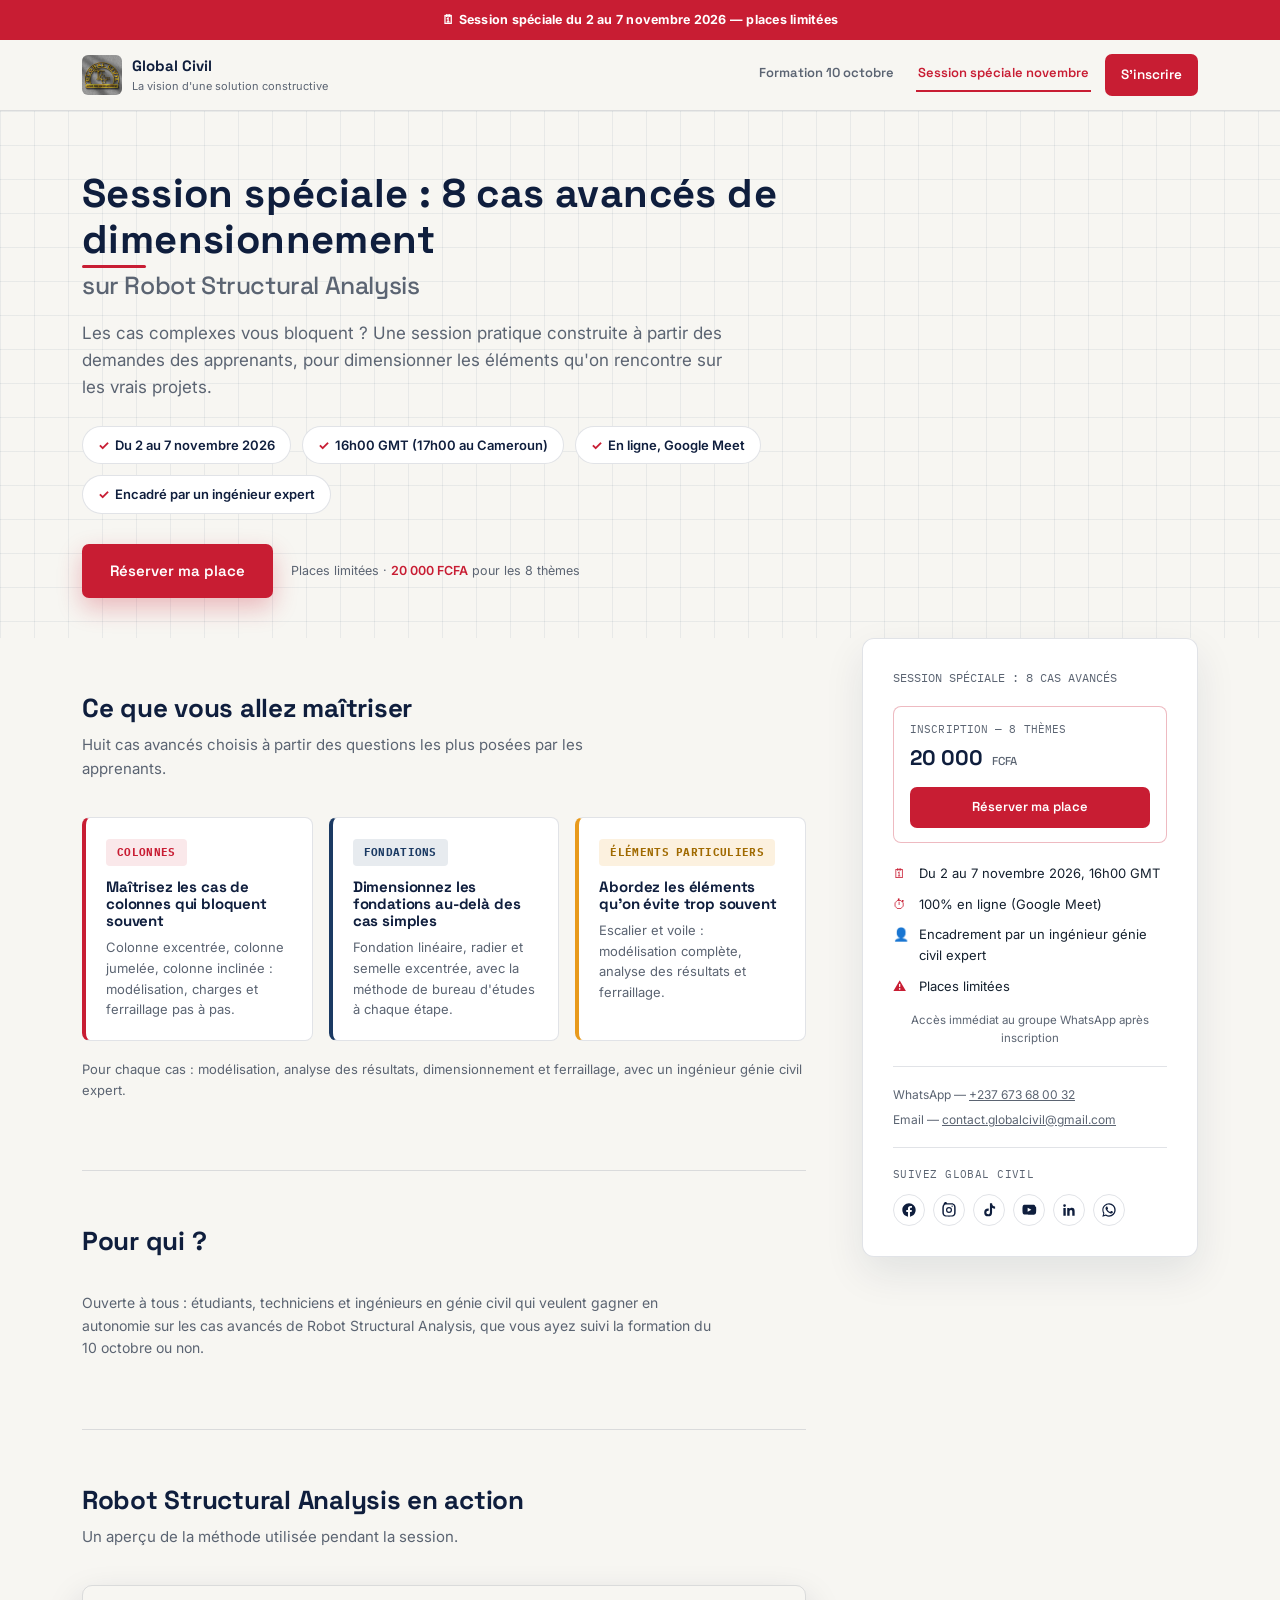
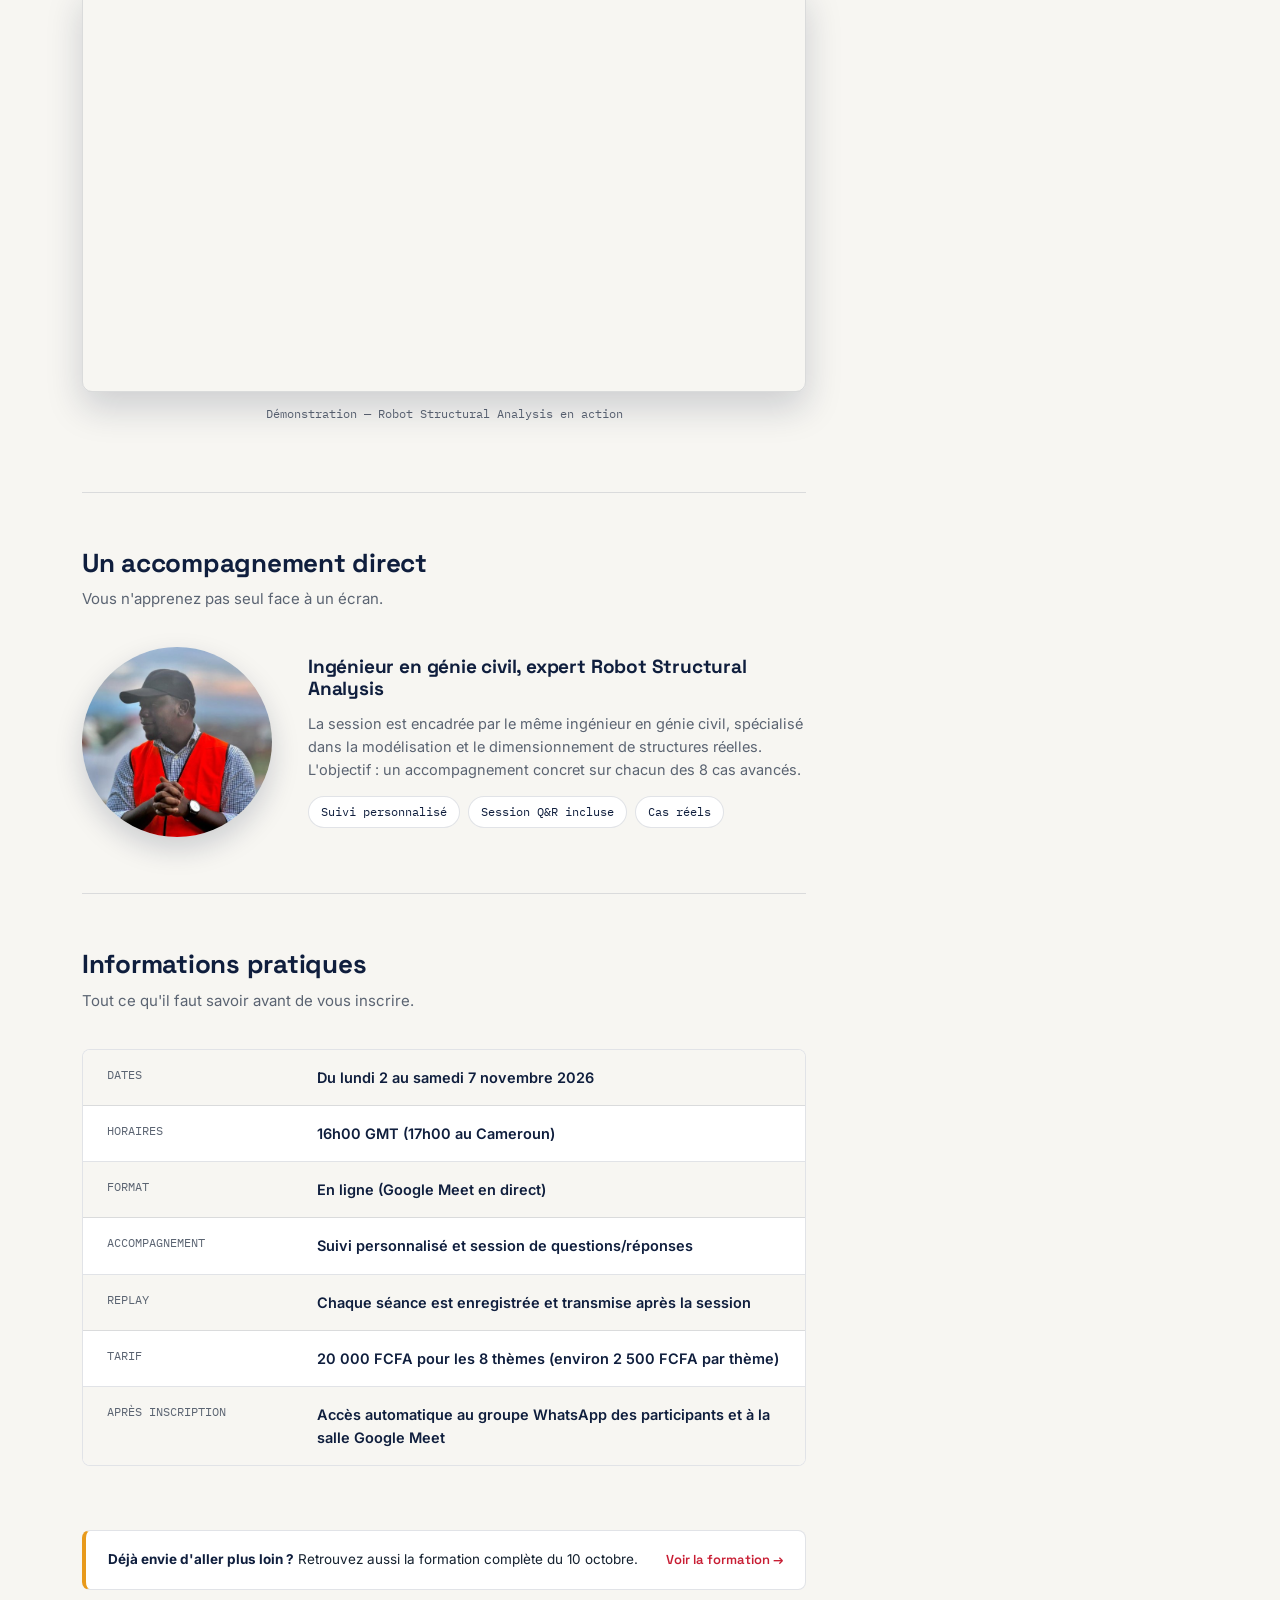
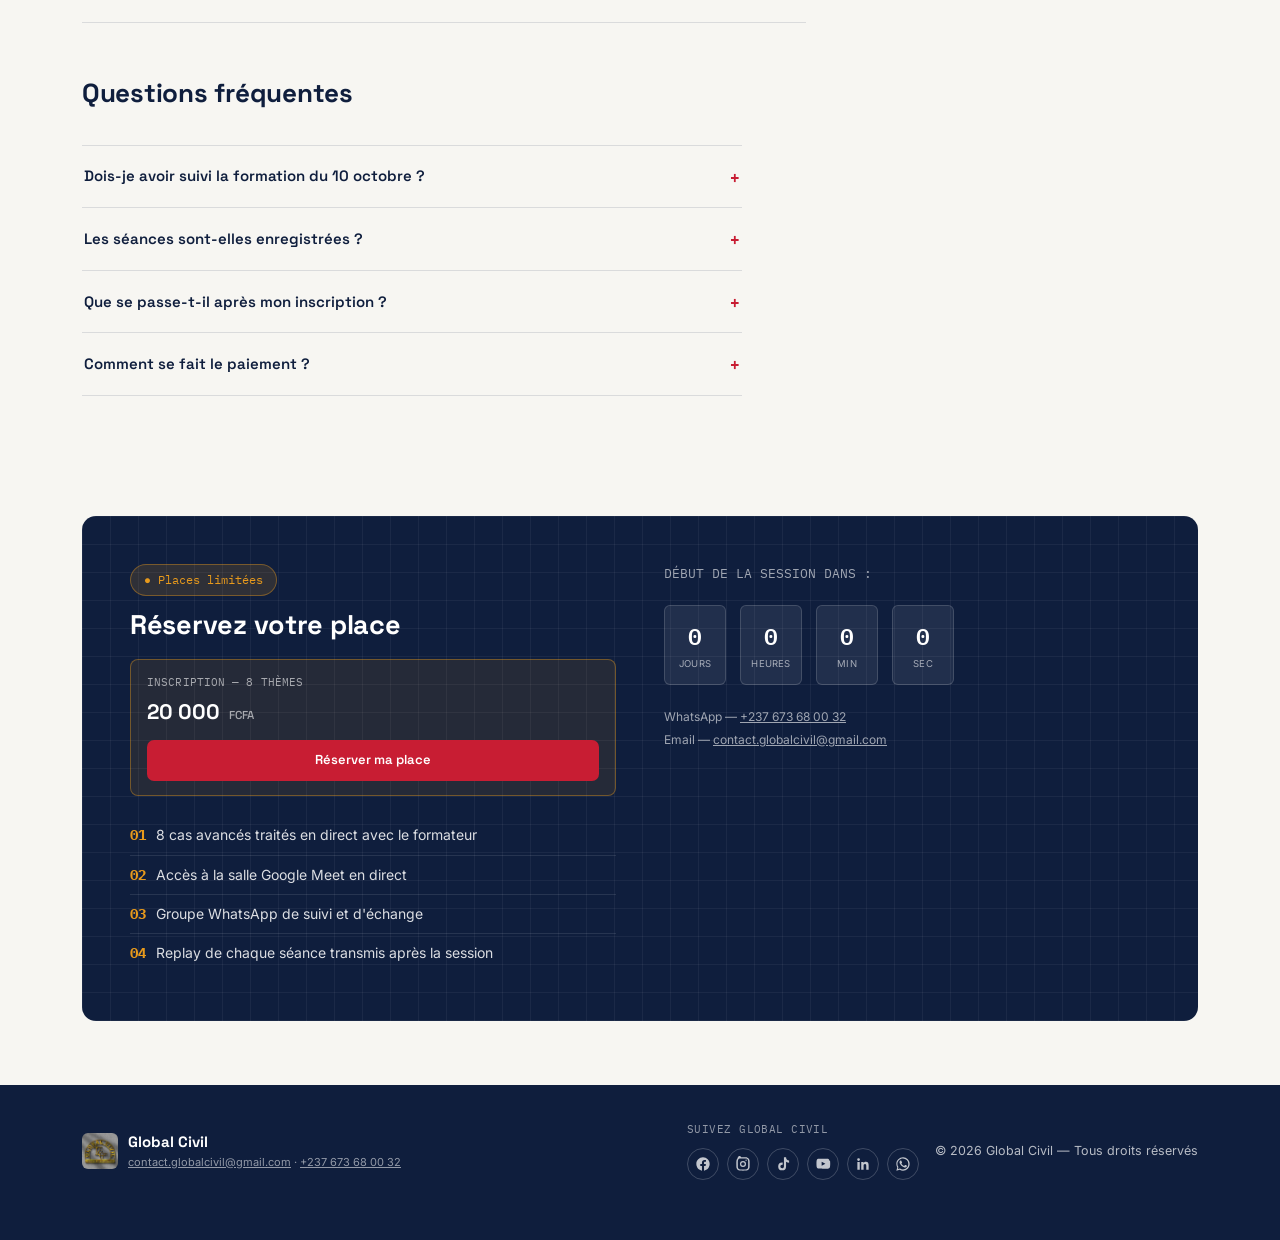
==== commit 8ca3b40a: "Add instructor section + lower special-session price to 20,000 FCFA for everyone - session-speciale." ====
--- a/session-speciale.html
+++ b/session-speciale.html
@@ -6,7 +6,7 @@
 <meta name="theme-color" content="#0F1E3D">
 
 <title>Session spéciale Robot Structural Analysis : 8 cas avancés de dimensionnement | Global Civil</title>
-<meta name="description" content="Du 2 au 7 novembre 2026, en ligne : colonnes excentrée, jumelée et inclinée, radier, fondation linéaire, escalier, voile et semelle excentrée. Session pratique avec un ingénieur génie civil expert. 25 000 FCFA.">
+<meta name="description" content="Du 2 au 7 novembre 2026, en ligne : colonnes excentrée, jumelée et inclinée, radier, fondation linéaire, escalier, voile et semelle excentrée. Session pratique avec un ingénieur génie civil expert. 20 000 FCFA.">
 <meta name="robots" content="index, follow">
 <link rel="canonical" href="https://globalcivil.com/session-speciale-novembre">
 <!-- SEO: remplacez l'URL canonique ci-dessus par l'adresse réelle une fois la page mise en ligne -->
@@ -14,7 +14,7 @@
 <!-- Open Graph / réseaux sociaux -->
 <meta property="og:type" content="website">
 <meta property="og:title" content="Session spéciale Robot Structural Analysis : 8 cas avancés de dimensionnement | Global Civil">
-<meta property="og:description" content="Du 2 au 7 novembre 2026, en ligne : colonnes excentrée, jumelée et inclinée, radier, fondation linéaire, escalier, voile et semelle excentrée. Session pratique avec un ingénieur génie civil expert. 25 000 FCFA.">
+<meta property="og:description" content="Du 2 au 7 novembre 2026, en ligne : colonnes excentrée, jumelée et inclinée, radier, fondation linéaire, escalier, voile et semelle excentrée. Session pratique avec un ingénieur génie civil expert. 20 000 FCFA.">
 <meta property="og:locale" content="fr_FR">
 <!-- SEO: ajoutez ici og:image et og:url avec des liens absolus (https://...) une fois la page hébergée : les aperçus de partage n'acceptent pas les images encodées en base64 -->
 <meta name="twitter:card" content="summary_large_image">
@@ -47,7 +47,7 @@
     {
       "@type": "Offer",
       "name": "Session spéciale — 8 thèmes",
-      "price": "25000",
+      "price": "20000",
       "priceCurrency": "XAF",
       "url": "https://globalcivilstore.com/prd_mc7c0bef/checkout",
       "availability": "https://schema.org/LimitedAvailability"
@@ -108,7 +108,7 @@
       </div>
       <div class="hero-actions">
         <a href="https://globalcivilstore.com/prd_mc7c0bef/checkout" target="_blank" rel="noopener" class="btn">Réserver ma place</a>
-        <span class="trust">Places limitées · <b>25 000 FCFA</b> pour les 8 thèmes</span>
+        <span class="trust">Places limitées · <b>20 000 FCFA</b> pour les 8 thèmes</span>
       </div>
     </div>
   </div>
@@ -158,6 +158,27 @@
         <iframe src="https://www.youtube-nocookie.com/embed/_bPtK1mCHOc?si=Ghao2D-8QTu6YnwT" title="Démonstration Robot Structural Analysis" loading="lazy" allow="accelerometer; autoplay; clipboard-write; encrypted-media; gyroscope; picture-in-picture; web-share" referrerpolicy="strict-origin-when-cross-origin" allowfullscreen></iframe>
       </div>
       <p class="video-caption">Démonstration — Robot Structural Analysis en action</p>
+    </div>
+
+    <div class="m-section">
+      <div class="section-head">
+        <h2>Un accompagnement direct</h2>
+        <p>Vous n'apprenez pas seul face à un écran.</p>
+      </div>
+      <div class="instructor">
+        <div class="instructor-photo">
+          <img src="public/instructor-photo.jpg" alt="Formateur — ingénieur génie civil, expert Robot Structural Analysis">
+        </div>
+        <div class="instructor-content">
+          <h3>Ingénieur en génie civil, expert Robot Structural Analysis</h3>
+          <p>La session est encadrée par le même ingénieur en génie civil, spécialisé dans la modélisation et le dimensionnement de structures réelles. L'objectif&nbsp;: un accompagnement concret sur chacun des 8 cas avancés.</p>
+          <div class="badge-row">
+            <span class="badge">Suivi personnalisé</span>
+            <span class="badge">Session Q&amp;R incluse</span>
+            <span class="badge">Cas réels</span>
+          </div>
+        </div>
+      </div>
     </div>
 
     <div class="m-section" id="infos">
@@ -171,8 +192,7 @@
         <div class="spec-row"><div class="k">FORMAT</div><div class="v">En ligne (Google Meet en direct)</div></div>
         <div class="spec-row"><div class="k">ACCOMPAGNEMENT</div><div class="v">Suivi personnalisé et session de questions/réponses</div></div>
         <div class="spec-row"><div class="k">REPLAY</div><div class="v">Chaque séance est enregistrée et transmise après la session</div></div>
-        <div class="spec-row"><div class="k">TARIF</div><div class="v">25 000 FCFA pour les 8 thèmes (environ 3 100 FCFA par thème)</div></div>
-        <div class="spec-row"><div class="k">TARIF ANCIENS PARTICIPANTS</div><div class="v">20 000 FCFA — voir encadré ci-contre</div></div>
+        <div class="spec-row"><div class="k">TARIF</div><div class="v">20 000 FCFA pour les 8 thèmes (environ 2 500 FCFA par thème)</div></div>
         <div class="spec-row"><div class="k">APRÈS INSCRIPTION</div><div class="v">Accès automatique au groupe WhatsApp des participants et à la salle Google Meet</div></div>
       </div>
     </div>
@@ -201,11 +221,7 @@
         </div>
         <div class="faq-item">
           <div class="faq-q"><span>Comment se fait le paiement&nbsp;?</span><span class="plus">+</span></div>
-          <div class="faq-a">Le paiement des 25 000 FCFA se fait en ligne via notre page de paiement sécurisée, avec confirmation immédiate.</div>
-        </div>
-        <div class="faq-item">
-          <div class="faq-q"><span>Y a-t-il un tarif pour les anciens participants&nbsp;?</span><span class="plus">+</span></div>
-          <div class="faq-a">Oui, 20 000 FCFA pour toute personne ayant déjà participé à l'une de nos sessions. Contactez-nous sur WhatsApp au +237 673 68 00 32 pour le recevoir.</div>
+          <div class="faq-a">Le paiement des 20 000 FCFA se fait en ligne via notre page de paiement sécurisée, avec confirmation immédiate.</div>
         </div>
       </div>
     </div>
@@ -218,7 +234,7 @@
       <div class="price-tiers">
         <div class="price-tier total">
           <div class="pt-label">INSCRIPTION — 8 THÈMES</div>
-          <div class="pt-amount">25 000 <span class="cur">FCFA</span></div>
+          <div class="pt-amount">20 000 <span class="cur">FCFA</span></div>
           <a href="https://globalcivilstore.com/prd_mc7c0bef/checkout" target="_blank" rel="noopener" class="btn">Réserver ma place</a>
         </div>
       </div>
@@ -232,12 +248,6 @@
       <div class="oc-contact">
         <span>WhatsApp — <a href="https://wa.me/237673680032" target="_blank" rel="noopener">+237 673 68 00 32</a></span>
         <span>Email — <a href="mailto:contact.globalcivil@gmail.com">contact.globalcivil@gmail.com</a></span>
-      </div>
-
-      <div class="alumni-box">
-        <span class="value-tag tag-amber">Anciens participants</span>
-        <p>Tarif anciens participants&nbsp;: <b>20 000 FCFA</b> au lieu de 25 000 FCFA. Contactez-nous sur WhatsApp au +237 673 68 00 32 pour recevoir votre code ou votre lien préférentiel.</p>
-        <a class="btn btn-outline" href="https://wa.me/237673680032?text=Bonjour%2C%20j%27ai%20d%C3%A9j%C3%A0%20particip%C3%A9%20%C3%A0%20une%20session%20et%20je%20souhaite%20le%20tarif%20pr%C3%A9f%C3%A9rentiel%20pour%20la%20session%20sp%C3%A9ciale%20de%20novembre." target="_blank" rel="noopener">Demander mon tarif préférentiel</a>
       </div>
 
       <div style="margin-top:18px;padding-top:18px;border-top:1px solid var(--line);">
@@ -265,7 +275,7 @@
           <div class="price-tiers">
             <div class="price-tier total">
               <div class="pt-label">INSCRIPTION — 8 THÈMES</div>
-              <div class="pt-amount">25 000 <span class="cur">FCFA</span></div>
+              <div class="pt-amount">20 000 <span class="cur">FCFA</span></div>
               <a href="https://globalcivilstore.com/prd_mc7c0bef/checkout" target="_blank" rel="noopener" class="btn">Réserver ma place</a>
             </div>
           </div>
@@ -318,7 +328,7 @@
 </footer>
 
 <div class="sticky-cta">
-  <div class="price-tag">25 000 FCFA</div>
+  <div class="price-tag">20 000 FCFA</div>
   <a href="https://globalcivilstore.com/prd_mc7c0bef/checkout" target="_blank" rel="noopener" class="btn">Réserver</a>
 </div>
 
